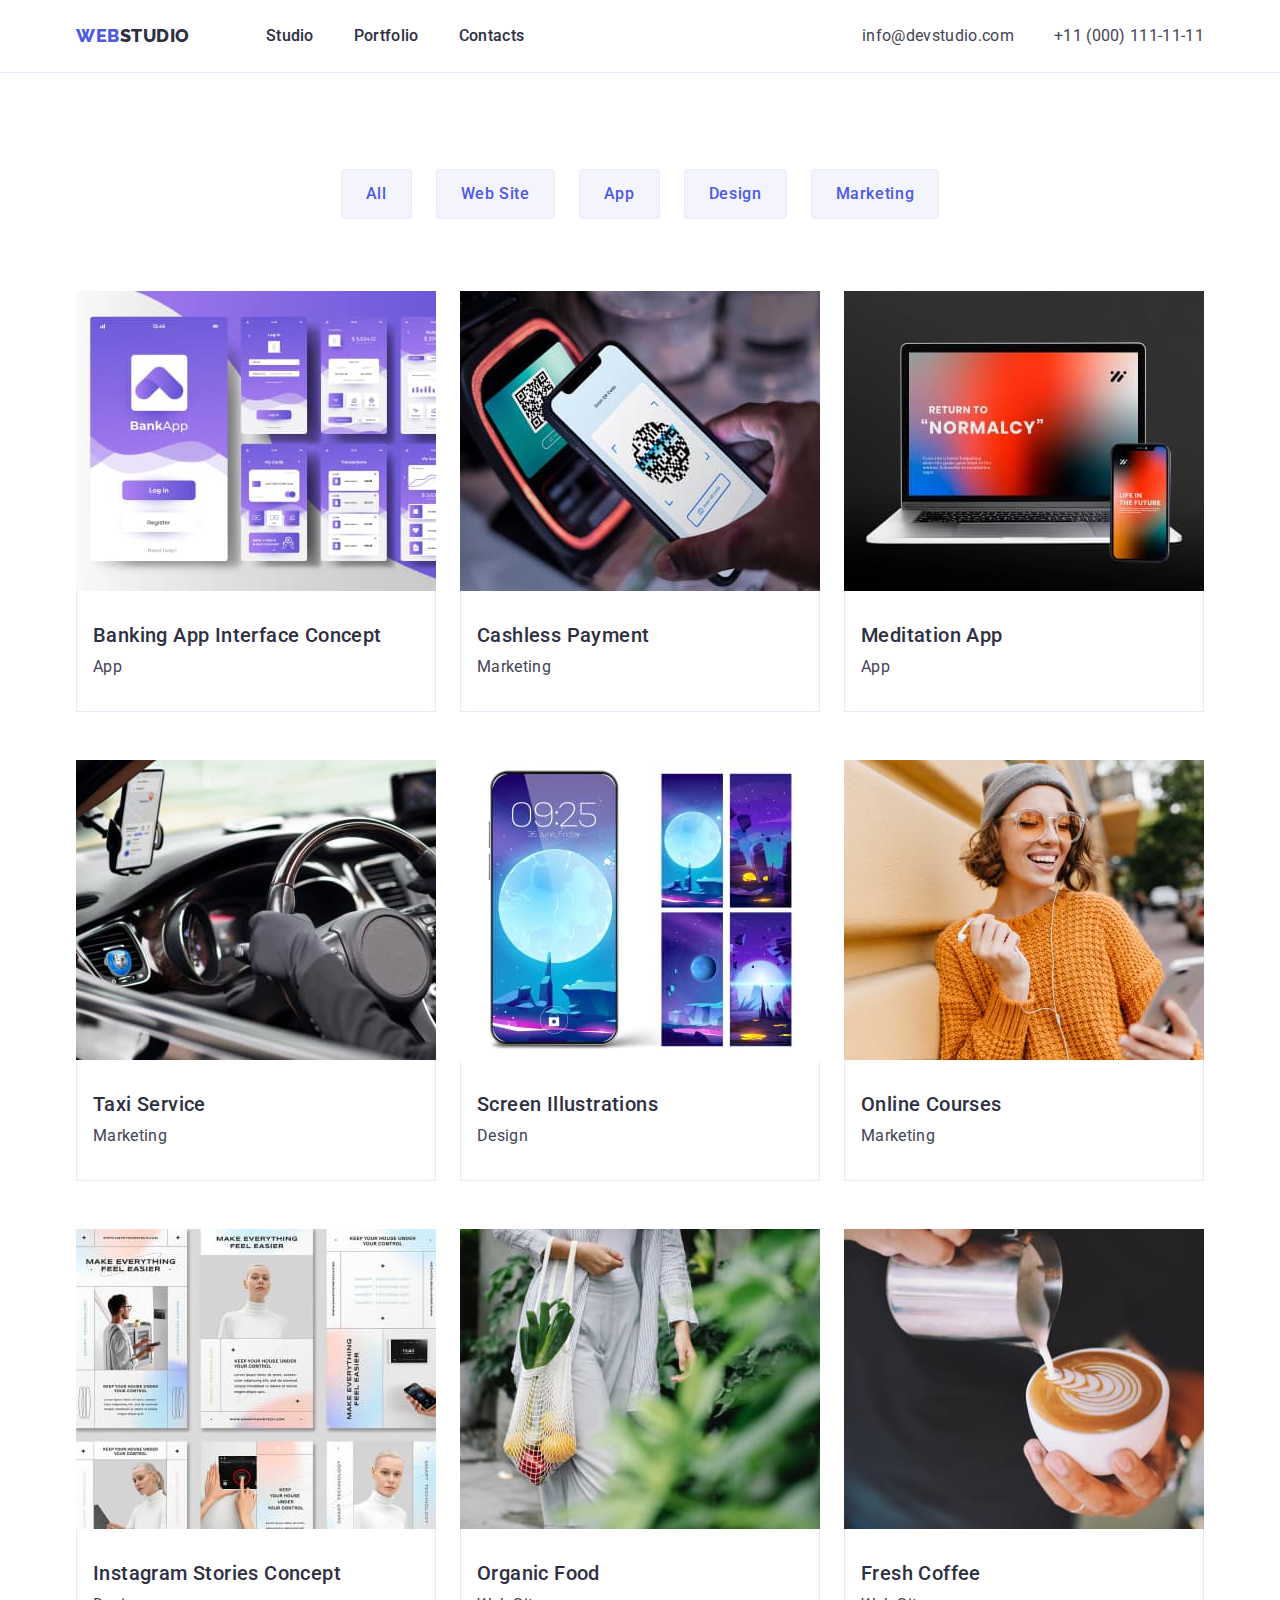
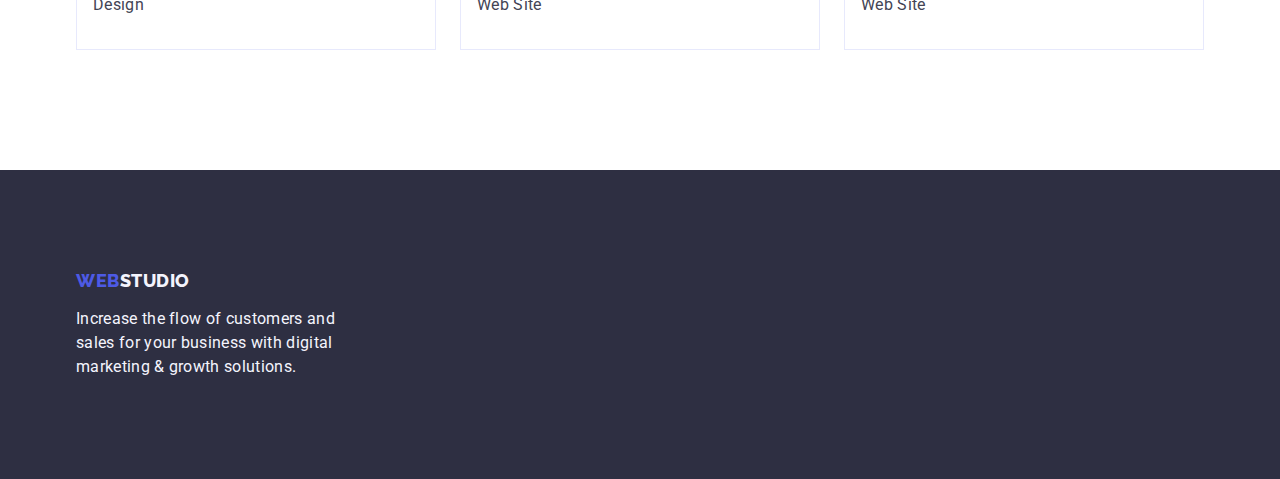
==== portfolio.html @ 590e2db1 "Initial commit" ====
<!DOCTYPE html>
<html lang="en">
  <head>
    <meta charset="UTF-8" />
    <meta http-equiv="X-UA-Compatible" content="IE=edge" />
    <meta name="viewport" content="width=device-width, initial-scale=1.0" />
    <title>WebStudio</title>

    <link rel="preconnect" href="https://fonts.googleapis.com" />
    <link rel="preconnect" href="https://fonts.gstatic.com" crossorigin />
    <link
      href="https://fonts.googleapis.com/css2?family=Raleway:wght@800&family=Roboto:wght@400;500;700;900&display=swap"
      rel="stylesheet"
    />

    <link
      rel="stylesheet"
      href="https://cdnjs.cloudflare.com/ajax/libs/modern-normalize/1.1.0/modern-normalize.min.css"
    />

    <link rel="stylesheet" href="./css/styles.css" />
  </head>
  <body>
    <header class="header-border">
      <div class="container header-container">
        <nav class="site-nav">
          <a href="./index.html" class="logo link"
            >Web<span class="logo-span header">Studio</span>
          </a>

          <ul class="nav-menu list">
            <li class="nav-menu-item">
              <a href="./index.html" class="nav-link link">Studio</a>
            </li>
            <li class="nav-menu-item">
              <a href="./portfolio.html" class="nav-link link">Portfolio</a>
            </li>
            <li class="nav-menu-item">
              <a href="" class="nav-link link">Contacts</a>
            </li>
          </ul>
        </nav>

        <address class="contacts">
          <ul class="contacts-list list">
            <li class="item">
              <a href="mailto:info@devstudio.com" class="link"
                >info@devstudio.com</a
              >
            </li>

            <li class="item">
              <a href="tel:+110001111111" class="link tel"
                >+11 (000) 111-11-11</a
              >
            </li>
          </ul>
        </address>
      </div>
    </header>

    <main>
      <!-- Our projects sections -->
      <section class="our-projects">
        <div class="container">
          <h1 class="visually-hidden">Our Projects</h1>

          <!-- Filter buttons -->
          <ul class="filter-list list">
            <li><button type="button" class="filter-list-btn">All</button></li>
            <li>
              <button type="button" class="filter-list-btn">Web Site</button>
            </li>
            <li><button type="button" class="filter-list-btn">App</button></li>
            <li>
              <button type="button" class="filter-list-btn">Design</button>
            </li>
            <li>
              <button type="button" class="filter-list-btn">Marketing</button>
            </li>
          </ul>

          <!-- Projects list -->
          <ul class="project-list list">
            <li class="project-item">
              <a href="" class="link">
                <img
                  src="./images/banking-app-interface.jpg"
                  alt="Banking App Interface"
                  width="360"
                  height="300"
                />
                <div class="project-list-card-wrapper">
                  <h2 class="title">Banking App Interface Concept</h2>
                  <p class="text">App</p>
                </div>
              </a>
            </li>

            <li class="project-item">
              <a href="" class="link">
                <img
                  src="./images/cashless-payment.jpg"
                  alt="Cashless Payment"
                  width="360"
                  height="300"
                />
                <div class="project-list-card-wrapper">
                  <h2 class="title">Cashless Payment</h2>
                  <p class="text">Marketing</p>
                </div>
              </a>
            </li>

            <li class="project-item">
              <a href="" class="link">
                <img
                  src="./images/meditation-app.jpg"
                  alt="Meditation App"
                  width="360"
                  height="300"
                />
                <div class="project-list-card-wrapper">
                  <h2 class="title">Meditation App</h2>
                  <p class="text">App</p>
                </div>
              </a>
            </li>

            <li class="project-item">
              <a href="" class="link">
                <img
                  src="./images/taxi-service.jpg"
                  alt="Taxi Service"
                  width="360"
                  height="300"
                />
                <div class="project-list-card-wrapper">
                  <h2 class="title">Taxi Service</h2>
                  <p class="text">Marketing</p>
                </div>
              </a>
            </li>

            <li class="project-item">
              <a href="" class="link">
                <img
                  src="./images/screen-illustrations.jpg"
                  alt="Screen Illustrations"
                  width="360"
                  height="300"
                />
                <div class="project-list-card-wrapper">
                  <h2 class="title">Screen Illustrations</h2>
                  <p class="text">Design</p>
                </div>
              </a>
            </li>

            <li class="project-item">
              <a href="" class="link">
                <img
                  src="./images/online-courses.jpg"
                  alt="Online Courses"
                  width="360"
                  height="300"
                />
                <div class="project-list-card-wrapper">
                  <h2 class="title">Online Courses</h2>
                  <p class="text">Marketing</p>
                </div>
              </a>
            </li>

            <li class="project-item">
              <a href="" class="link">
                <img
                  src="./images/instagram-stories-concept.jpg"
                  alt="Instagram Stories Concept"
                  width="360"
                  height="300"
                />
                <div class="project-list-card-wrapper">
                  <h2 class="title">Instagram Stories Concept</h2>
                  <p class="text">Design</p>
                </div>
              </a>
            </li>

            <li class="project-item">
              <a href="" class="link">
                <img
                  src="./images/organic-food.jpg"
                  alt="Organic Food"
                  width="360"
                  height="300"
                />
                <div class="project-list-card-wrapper">
                  <h2 class="title">Organic Food</h2>
                  <p class="text">Web Site</p>
                </div>
              </a>
            </li>

            <li class="project-item">
              <a href="" class="link">
                <img
                  src="./images/fresh-coffee.jpg"
                  alt="Fresh Coffee"
                  width="360"
                  height="300"
                />
                <div class="project-list-card-wrapper">
                  <h2 class="title">Fresh Coffee</h2>
                  <p class="text">Web Site</p>
                </div>
              </a>
            </li>
          </ul>
        </div>
      </section>
    </main>

    <footer class="footer">
      <div class="container footer-container">
        <a href="./index.html" class="logo link"
          >Web<span class="logo-span-footer">Studio</span>
        </a>
        <p class="text">
          Increase the flow of customers and sales for your business with
          digital marketing & growth solutions.
        </p>
      </div>
    </footer>
  </body>
</html>
---- css/styles.css ----
:root {
    --navy-blue: #2E2F42;
    --slate: #434455;
    --iris: #4D5AE5;
    --ocean: #404BBF;
    --white: #ffffff;
    --cloud: #F4F4FD;
    --cornflower: #E7E9FC;
}

body {
    font-family: 'Roboto', sans-serif;
    letter-spacing: 0.02em;

    color: var(--slate);
    background-color: var(--white);
}

h1,
h2,
h3,
h4,
p {
    margin-top: 0;
    margin-bottom: 0;
}

ul,
ol {
    margin-top: 0;
    margin-bottom: 0;
    padding-left: 0;
}

img {
    display: block;
    max-width: 100%;
    height: auto;
}

.list {
    list-style: none;
}

.link {
    text-decoration: none;
}

.section-title {
    font-weight: 700;
    font-size: 36px;
    line-height: 1.11;
    text-align: center;
    text-transform: capitalize;
    letter-spacing: 0.02em;

    color: var(--navy-blue);
}

.container {
    width: 1158px;
    margin-right: auto;
    margin-left: auto;
    padding-right: 15px;
    padding-left: 15px;
}

.visually-hidden {
    position: absolute;
    width: 1px;
    height: 1px;
    margin: -1px;
    border: 0;
    padding: 0;
    white-space: nowrap;
    clip-path: inset(100%);
    clip: rect(0 0 0 0);
    overflow: hidden;
}

/* -----Navigation----- */

        /* Logo */
.logo {
    font-family: 'Raleway', sans-serif;
    font-weight: 800;
    font-size: 18px;
    line-height: 1.17;
    letter-spacing: 0.03em;
    text-transform: uppercase;

    color: var(--iris);
}

.logo-span.header {
    color: var(--navy-blue)
}

.logo-span.footer {
    color: var(--cloud);
}

        /* Navigation Menu */
.nav-link {
    font-weight: 500;
    font-size: 16px;
    line-height: 1.5;
    text-decoration: none;

    display: block;
    padding-top: 24px;
    padding-bottom: 24px;

    color: var(--navy-blue);
}


.contacts {
    font-style: normal;
}

.contacts-list .link {
    font-weight: 400;
    font-size: 16px;
    line-height: 1.5; 
    text-decoration: none;

    color: var(--slate);
}

.nav-menu .link:hover,
.nav-menu .link:focus {
    color: var(--ocean);
}

.contacts-list .link:hover,
.contacts-list .link:focus {
    color: var(--ocean);
}

.header-container {
    display: flex;
    align-items: center;
    justify-content: space-between;
}

.site-nav {
    display: flex;
    align-items: center;
}

.site-nav .logo {
    display: block;
    margin-right: 76px;
    padding-top: 24px;
    padding-bottom: 24px;
}

.nav-menu {
    display: flex;
    align-items: center;
    gap: 40px;
}

.contacts-list {
    display: flex;
    gap: 40px;
}

.header-border {
    border-bottom: 1px solid var(--cornflower);
}


/* -----Hero section----- */

.hero {
    background-color: var(--navy-blue);

    padding-top: 188px;
    padding-bottom: 188px;
}

.hero-container {
    text-align: center;
}

.hero .hero-title {
    font-weight: 700;
    font-size: 56px;
    line-height: 1.07;
    letter-spacing: 0.02em;

    color: var(--white);

    max-width: 496px;
    margin-right: auto;
    margin-left: auto;
    margin-bottom: 48px;
}

.hero-btn {
    font-family: inherit;
    font-weight: 500;
    font-size: 16px;
    line-height: 1.5;
    letter-spacing: 0.04em;

    color: var(--white);
    background-color: var(--iris);
    cursor: pointer;

    display: block;
    min-width: 169px;
    padding: 16px 32px;
    border: none;
    border-radius: 4px;
    margin-right: auto;
    margin-left: auto;
}

.hero-btn:hover,
.hero-btn:focus {
    background-color: var(--ocean);
}

/* -----Company benefits section----- */

.benefits {
    padding-top: 120px;
    padding-bottom: 120px;
}

.benefits-list {
    display: flex;
    gap: 24px;
}

.benefits-list .title {
    font-weight: 500;
    font-size: 20px;
    line-height: 1.2;
    letter-spacing: 0.02em;

    color: var(--navy-blue);

    margin-bottom: 8px;
}

.benefits-list .text {
    font-weight: 400;
    font-size: 16px;
    line-height: 1.5;
}

.benefits-list .item {
    max-width: 264px;
}

/* -----What are we doing section----- */

.services {
    padding-bottom: 120px;
}

.services-container .section-title {
    margin-bottom: 72px;
}

.services-list {
    display: flex;
    gap: 24px;
}
/* -----Our team section----- */

.section.team {
    background-color: var(--cloud);

    padding-top: 120px;
    padding-bottom: 120px;
}

.team-list-container .section-title {
    margin-bottom: 72px;
}
.team-list {
    display: flex;
    gap: 24px;
    flex-wrap: wrap;
}

.team-list .item {
    background-color: var(--white);
    flex-basis: calc((100% - 72px) / 4);

    box-shadow: 0px 1px 6px rgba(46, 47, 66, 0.08), 0px 1px 1px rgba(46, 47, 66, 0.16), 0px 2px 1px rgba(46, 47, 66, 0.08);
    border-radius: 0px 0px 4px 4px;
}

.team-list .title {
    font-weight: 500;
    font-size: 20px;
    line-height: 1.2;
    letter-spacing: 0.02em;

    color: var(--navy-blue);

    margin-bottom: 8px;
}

.team-list .text {
    font-weight: 400;
    font-size: 16px;
    line-height: 1.5;
}

.team-list-wrapper {
    text-align: center;
    padding: 32px 16px;
}

/* -----Footer----- */

.footer {
    background-color: var(--navy-blue);

    padding-top: 100px;
    padding-bottom: 100px;
}

.footer-container .logo {
    display: inline-block;
    margin-bottom: 16px;
}

.logo-span-footer {
    color: var(--cloud);
}

.footer .text {
    font-weight: 400;
    font-size: 16px;
    line-height: 1.5;
    width: 264px;

    color: var(--cloud);
}



/* ========PORTFOLIO.HTML======== */

/* -----Filter buttons----- */

.filter-list-btn {
    font-family: inherit;
    font-weight: 500;
    font-size: 16px;
    line-height: 1.5;
    letter-spacing: 0.04em;

    color: var(--iris);
    background-color: var(--cloud);
    cursor: pointer;

    padding: 12px 24px;
    border: 1px solid var(--cornflower);
    border-radius: 4px;
}

.filter-list-btn:hover,
.filter-list-btn:focus {
    color: var(--white);
    background-color: var(--ocean);

    border: 1px solid transparent;
}

.filter-list {
    display: flex;
    justify-content: center;
    gap: 24px;
    margin-bottom: 72px;
}



/* -----Project list----- */

.our-projects {
    padding-top: 96px;
    padding-bottom: 120px;
}

.project-item .title {
    font-weight: 500;
    font-size: 20px;
    line-height: 1.2;
    letter-spacing: 0.02em;

    margin-bottom: 8px;
    
    color: var(--navy-blue);
}

.project-item .text {
    font-weight: 400;
    font-size: 16px;
    line-height: 1.5;

    color: var(--slate);
}

.project-list {
    display: flex;
    flex-wrap: wrap;
    column-gap: 24px;
    row-gap: 48px;
}

.project-item {
    width: calc((100% - 48px) / 3);
}

.project-list-card-wrapper {
    padding: 32px 16px;

    border: 1px solid var(--cornflower);
    border-top: none;
}
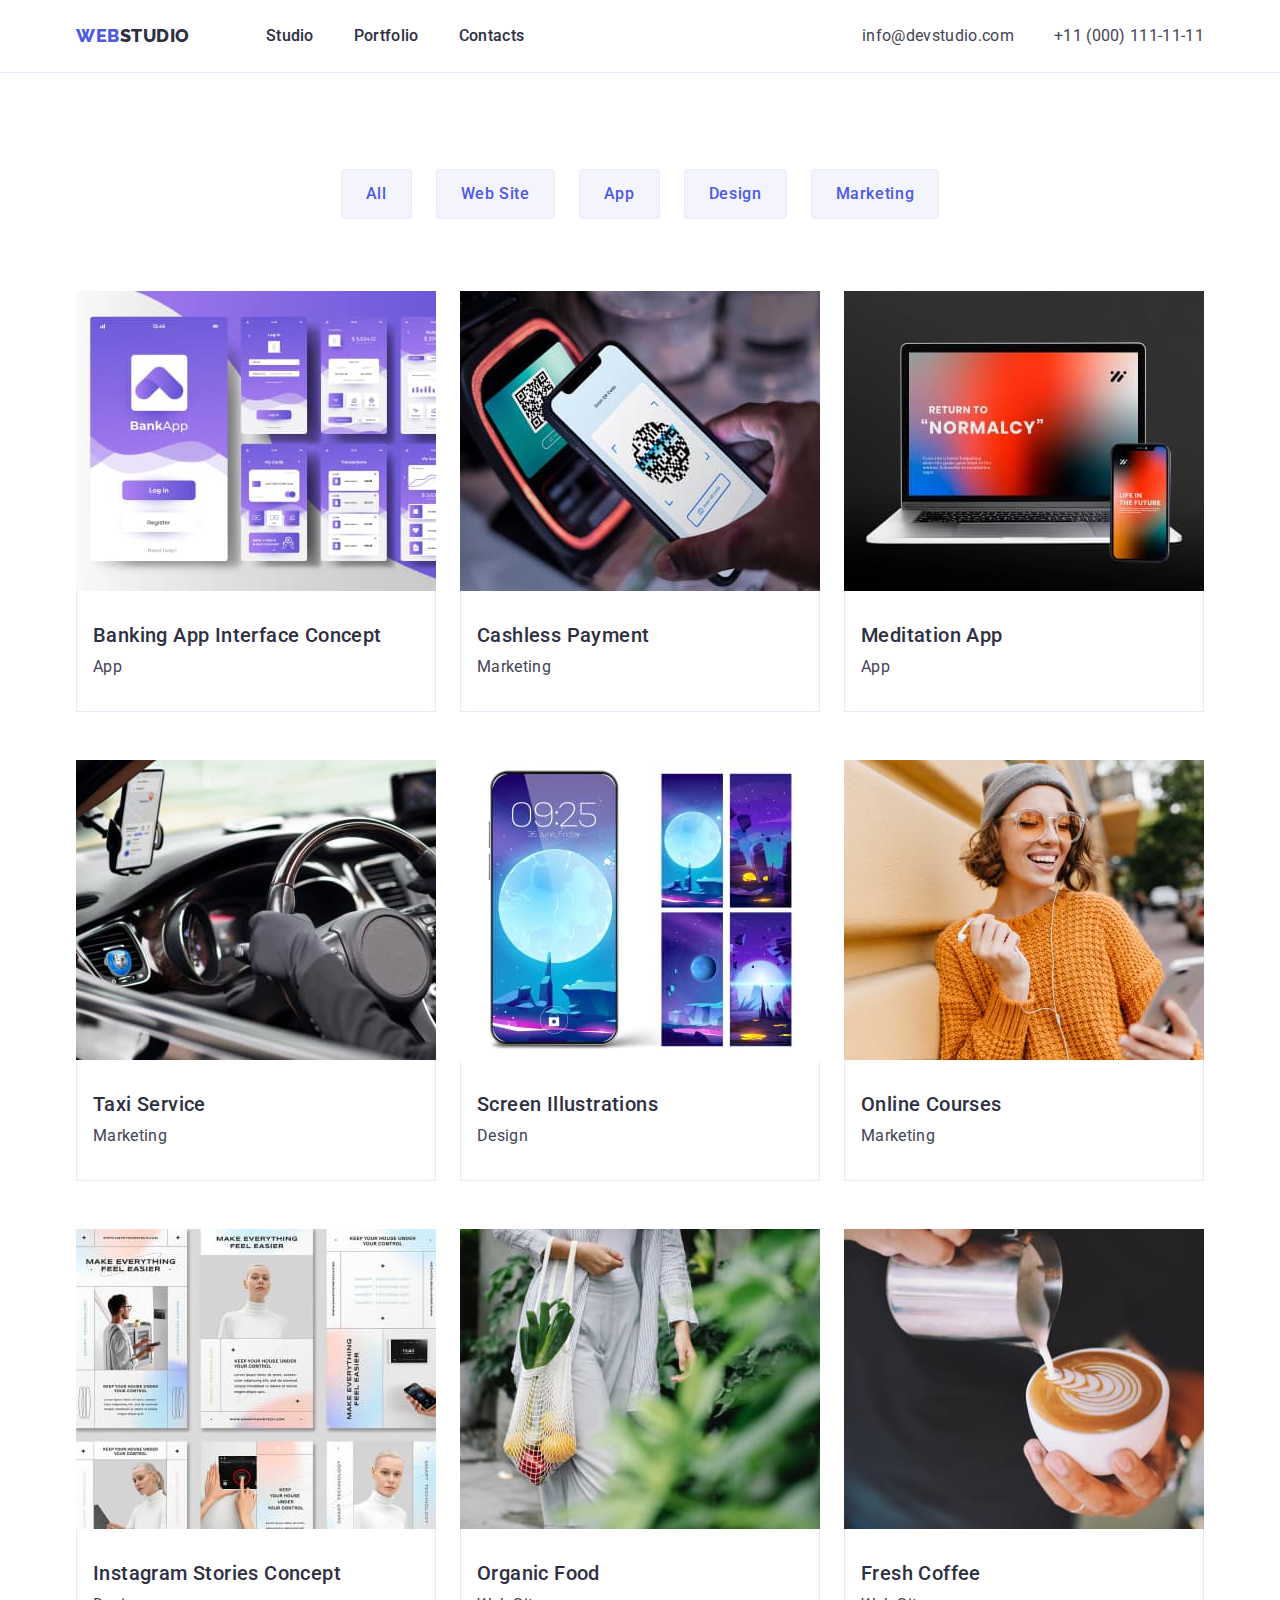
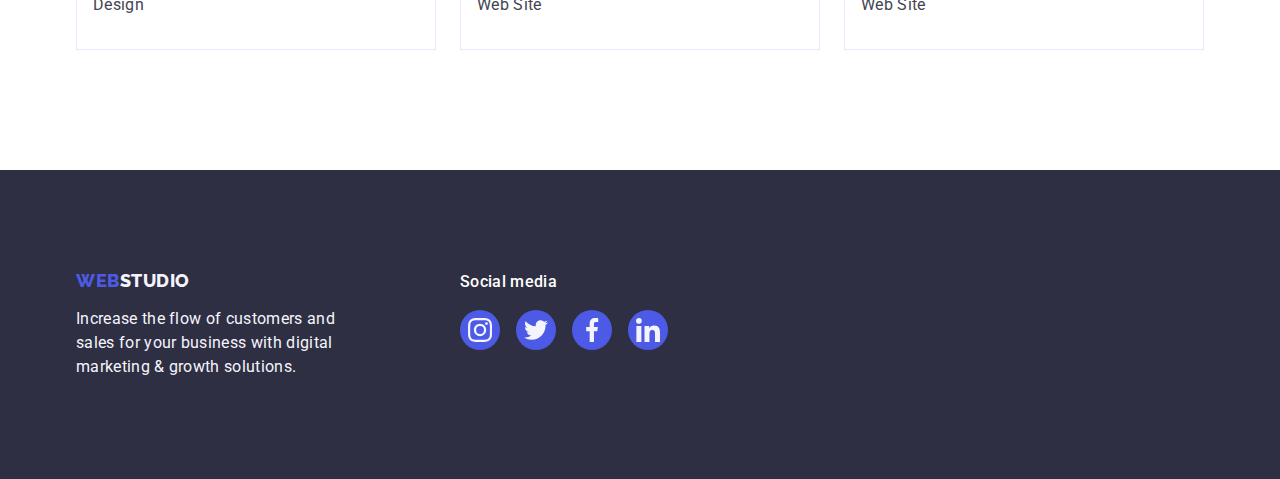
==== commit c78f03b8: "Add svg icon" ====
--- a/portfolio.html
+++ b/portfolio.html
@@ -223,13 +223,52 @@
 
     <footer class="footer">
       <div class="container footer-container">
-        <a href="./index.html" class="logo link"
-          >Web<span class="logo-span-footer">Studio</span>
-        </a>
-        <p class="text">
-          Increase the flow of customers and sales for your business with
-          digital marketing & growth solutions.
-        </p>
+        <div class="footer-container-logo">
+          <a href="./index.html" class="logo link"
+            >Web<span class="logo-span-footer">Studio</span>
+          </a>
+          <p class="text">
+            Increase the flow of customers and sales for your business with
+            digital marketing & growth solutions.
+          </p>
+        </div>
+
+        <div class="footer-container-social-media">
+          <p class="footer-social-media-text">Social media</p>
+          <ul class="footer-social-media-list list">
+            <li class="footer-socail-media-item">
+              <a class="footer-social-media-link" href="">
+                <svg class="footer-social-media-icon" width="24" height="24">
+                  <use href="./images/symbol-defs.svg#icon-instagram"></use>
+                </svg>
+              </a>
+            </li>
+
+            <li class="footer-socail-media-item">
+              <a class="footer-social-media-link" href="">
+                <svg class="footer-social-media-icon" width="24" height="24">
+                  <use href="./images/symbol-defs.svg#icon-twitter"></use>
+                </svg>
+              </a>
+            </li>
+
+            <li class="footer-socail-media-item">
+              <a class="footer-social-media-link" href="">
+                <svg class="footer-social-media-icon" width="24" height="24">
+                  <use href="./images/symbol-defs.svg#icon-facebook"></use>
+                </svg>
+              </a>
+            </li>
+
+            <li class="footer-socail-media-item">
+              <a class="footer-social-media-link" href="">
+                <svg class="footer-social-media-icon" width="24" height="24">
+                  <use href="./images/symbol-defs.svg#icon-linkedin"></use>
+                </svg>
+              </a>
+            </li>
+          </ul>
+        </div>
       </div>
     </footer>
   </body>
--- a/css/styles.css
+++ b/css/styles.css
@@ -1,11 +1,13 @@
 :root {
     --navy-blue: #2E2F42;
     --slate: #434455;
+    --light-slate: #8E8F99;
     --iris: #4D5AE5;
     --ocean: #404BBF;
     --white: #ffffff;
     --cloud: #F4F4FD;
     --cornflower: #E7E9FC;
+    --green: #31D0AA;
 }
 
 body {
@@ -175,6 +177,15 @@
 /* -----Hero section----- */
 
 .hero {
+    max-width: 1440px;
+    height: 600px;
+    background-image: 
+        linear-gradient(rgba(46, 47, 66, 0.7), rgba(46, 47, 66, 0.7)),
+        url(../images/hero-img.jpg);
+    background-repeat: no-repeat;
+    background-position: center;
+    margin-left: auto;
+    margin-right: auto;
     background-color: var(--navy-blue);
 
     padding-top: 188px;
@@ -257,6 +268,15 @@
     max-width: 264px;
 }
 
+.benefits-icon-wrapper {
+    max-width: 264px;
+    height: 112px;
+    border-radius: 4px;
+    padding: 24px 100px;
+    margin-bottom: 8px;
+    background-color: var(--cloud);  
+}
+
 /* -----What are we doing section----- */
 
 .services {
@@ -312,6 +332,8 @@
     font-weight: 400;
     font-size: 16px;
     line-height: 1.5;
+
+    margin-bottom: 8px;
 }
 
 .team-list-wrapper {
@@ -319,13 +341,95 @@
     padding: 32px 16px;
 }
 
+/* ---Social-icons */
+
+.social-list {
+    display: flex;
+    justify-content: center;
+    gap: 24px;
+}
+
+.social-list-item {
+    flex-basis: calc((100%  - 72px) / 4);
+}
+
+.social-list-link {
+    display: flex;
+    justify-content: center;
+    align-items: center;
+    width: 40px;
+    height: 40px;
+    background-color: var(--iris);
+    border-radius: 50%;
+}
+
+.social-list-link:hover,
+.social-list-link:focus {
+    background-color: var(--ocean);
+}
+
+/* -----Customers----- */
+
+.customers {
+    padding-top: 120px;
+    padding-bottom: 120px;
+
+}
+
+.customers .section-title {
+    margin-bottom: 72px;
+}
+
+.customers-list {
+    display: flex;
+    justify-content: center;
+    gap: 24px;
+}
+
+.customers-list-item {
+    flex-basis: calc((100% - 120px) / 6);
+}
+
+.customers-list-link {
+    display: flex;
+    justify-content: center;
+    align-items: center;
+    height: 88px;
+    border: 1px solid var(--light-slate);
+    border-radius: 4px;
+}
+
+.customers-icon {
+    fill: var(--light-slate);
+}
+
+.customers-list-link:hover,
+.customers-list-link:focus {
+    border-color: var(--ocean);
+}
+
+.customers-list-link:hover .customers-icon {
+    fill: var(--ocean);
+}
+
+
 /* -----Footer----- */
+
+/* footer left side */
 
 .footer {
     background-color: var(--navy-blue);
 
     padding-top: 100px;
     padding-bottom: 100px;
+}
+
+.footer-container {
+    display: flex;
+}
+
+.footer-container-logo {
+    margin-right: 120px;
 }
 
 .footer-container .logo {
@@ -344,6 +448,43 @@
     width: 264px;
 
     color: var(--cloud);
+}
+
+/* footer socail media */
+
+.footer-social-media-text {
+    font-weight: 500;
+    font-size: 16px;
+    line-height: 1.5;
+    letter-spacing: 0.02em;
+    color: var(--white);
+
+    margin-bottom: 16px;
+}
+
+.footer-social-media-list {
+    display: flex;
+    justify-content: center;
+    gap: 16px;
+}
+
+.footer-socail-media-item {
+    flex-basis: calc((100% - 48px) / 4);
+}
+
+.footer-social-media-link {
+    display: flex;
+    justify-content: center;
+    align-items: center;
+    width: 40px;
+    height: 40px;
+    background-color: var(--iris);
+    border-radius: 50px;
+}
+
+.footer-social-media-link:hover,
+.footer-social-media-link:focus {
+    background-color: var(--green);
 }
 
 
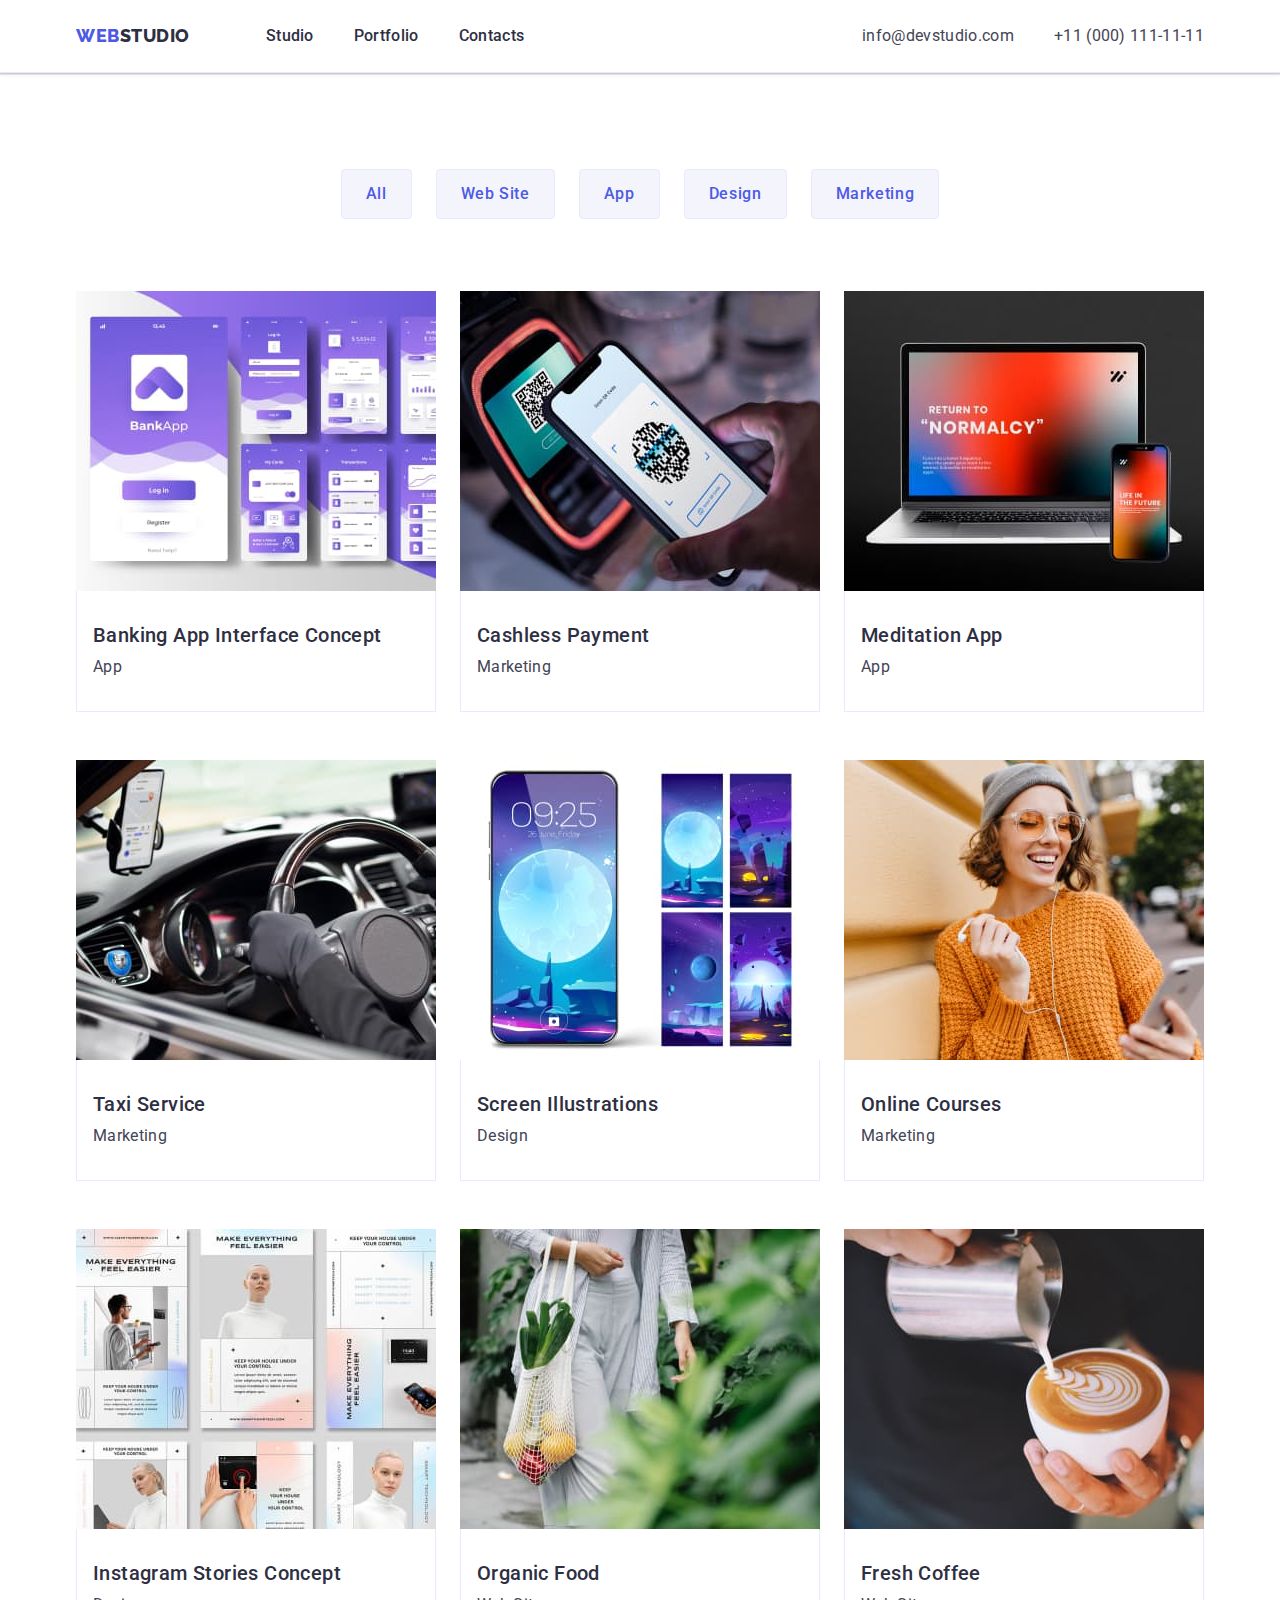
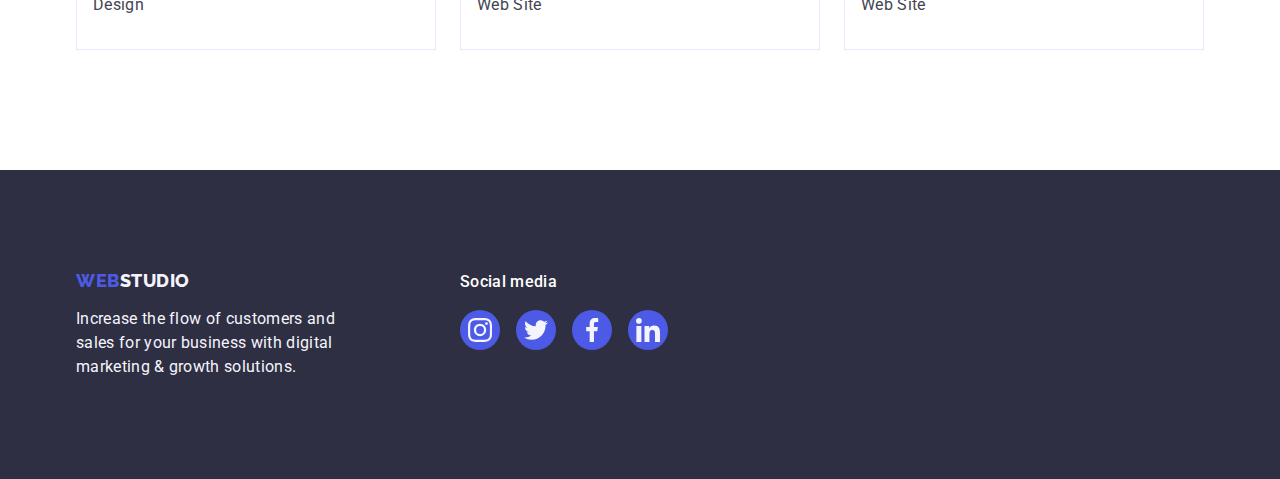
==== commit f943dda2: "Fix errors" ====
--- a/portfolio.html
+++ b/portfolio.html
@@ -239,31 +239,31 @@
             <li class="footer-socail-media-item">
               <a class="footer-social-media-link" href="">
                 <svg class="footer-social-media-icon" width="24" height="24">
-                  <use href="./images/symbol-defs.svg#icon-instagram"></use>
-                </svg>
-              </a>
-            </li>
-
-            <li class="footer-socail-media-item">
-              <a class="footer-social-media-link" href="">
-                <svg class="footer-social-media-icon" width="24" height="24">
-                  <use href="./images/symbol-defs.svg#icon-twitter"></use>
-                </svg>
-              </a>
-            </li>
-
-            <li class="footer-socail-media-item">
-              <a class="footer-social-media-link" href="">
-                <svg class="footer-social-media-icon" width="24" height="24">
-                  <use href="./images/symbol-defs.svg#icon-facebook"></use>
-                </svg>
-              </a>
-            </li>
-
-            <li class="footer-socail-media-item">
-              <a class="footer-social-media-link" href="">
-                <svg class="footer-social-media-icon" width="24" height="24">
-                  <use href="./images/symbol-defs.svg#icon-linkedin"></use>
+                  <use href="./images/icons.svg#icon-instagram"></use>
+                </svg>
+              </a>
+            </li>
+
+            <li class="footer-socail-media-item">
+              <a class="footer-social-media-link" href="">
+                <svg class="footer-social-media-icon" width="24" height="24">
+                  <use href="./images/icons.svg#icon-twitter"></use>
+                </svg>
+              </a>
+            </li>
+
+            <li class="footer-socail-media-item">
+              <a class="footer-social-media-link" href="">
+                <svg class="footer-social-media-icon" width="24" height="24">
+                  <use href="./images/icons.svg#icon-facebook"></use>
+                </svg>
+              </a>
+            </li>
+
+            <li class="footer-socail-media-item">
+              <a class="footer-social-media-link" href="">
+                <svg class="footer-social-media-icon" width="24" height="24">
+                  <use href="./images/icons.svg#icon-linkedin"></use>
                 </svg>
               </a>
             </li>
--- a/css/styles.css
+++ b/css/styles.css
@@ -171,6 +171,7 @@
 
 .header-border {
     border-bottom: 1px solid var(--cornflower);
+    box-shadow: 0px 2px 1px rgba(46, 47, 66, 0.08), 0px 1px 1px rgba(46, 47, 66, 0.16), 0px 1px 6px rgba(46, 47, 66, 0.08);
 }
 
 
@@ -184,6 +185,7 @@
         url(../images/hero-img.jpg);
     background-repeat: no-repeat;
     background-position: center;
+    background-size: cover;
     margin-left: auto;
     margin-right: auto;
     background-color: var(--navy-blue);
@@ -242,6 +244,12 @@
     padding-bottom: 120px;
 }
 
+.benefits-container {
+    display: flex;
+    justify-content: center;
+    align-items: center;
+}
+
 .benefits-list {
     display: flex;
     gap: 24px;
@@ -338,7 +346,7 @@
 
 .team-list-wrapper {
     text-align: center;
-    padding: 32px 16px;
+    padding: 32px 0px;
 }
 
 /* ---Social-icons */
@@ -350,10 +358,138 @@
 }
 
 .social-list-item {
-    flex-basis: calc((100%  - 72px) / 4);
+    width: 40px;
+    height: 40px;
 }
 
 .social-list-link {
+    display: flex;
+    justify-content: center;
+    align-items: center;
+    width: 100%;
+    height: 100%;
+    background-color: var(--iris);
+    border-radius: 50%;
+}
+
+.social-list-icon {
+    fill: var(--cloud);
+}
+
+.social-list-link:hover,
+.social-list-link:focus {
+    background-color: var(--ocean);
+}
+
+/* -----Customers----- */
+
+.customers {
+    padding-top: 120px;
+    padding-bottom: 120px;
+
+}
+
+.customers .section-title {
+    line-height: 1.1;
+    margin-bottom: 72px;
+}
+
+.customers-list {
+    display: flex;
+    justify-content: center;
+    gap: 24px;
+}
+
+.customers-list-item {
+    flex-basis: calc((100% - 120px) / 6);
+}
+
+.customers-list-link {
+    display: flex;
+    justify-content: center;
+    align-items: center;
+    height: 88px;
+    border: 1px solid var(--light-slate);
+    border-radius: 4px;
+    color: var(--light-slate);
+}
+
+.customers-icon {
+    fill: currentColor;
+}
+
+.customers-list-link:hover,
+.customers-list-link:focus {
+    border-color: var(--ocean);
+    color: var(--ocean);
+}
+
+.customers-list-link:hover .customers-icon {
+    fill: var(--ocean);
+}
+
+
+/* -----Footer----- */
+
+/* footer left side */
+
+.footer {
+    background-color: var(--navy-blue);
+
+    padding-top: 100px;
+    padding-bottom: 100px;
+}
+
+.footer-container {
+    display: flex;
+    align-items: baseline;
+}
+
+.footer-container-logo {
+    margin-right: 120px;
+}
+
+.footer-container .logo {
+    display: inline-block;
+    margin-bottom: 16px;
+}
+
+.logo-span-footer {
+    color: var(--cloud);
+}
+
+.footer .text {
+    font-weight: 400;
+    font-size: 16px;
+    line-height: 1.5;
+    width: 264px;
+
+    color: var(--cloud);
+}
+
+/* footer socail media */
+
+.footer-social-media-text {
+    font-weight: 500;
+    font-size: 16px;
+    line-height: 1.5;
+    letter-spacing: 0.02em;
+    color: var(--white);
+
+    margin-bottom: 16px;
+}
+
+.footer-social-media-list {
+    display: flex;
+    justify-content: center;
+    gap: 16px;
+}
+
+.footer-socail-media-item {
+    flex-basis: calc((100% - 48px) / 4);
+}
+
+.footer-social-media-link {
     display: flex;
     justify-content: center;
     align-items: center;
@@ -363,123 +499,8 @@
     border-radius: 50%;
 }
 
-.social-list-link:hover,
-.social-list-link:focus {
-    background-color: var(--ocean);
-}
-
-/* -----Customers----- */
-
-.customers {
-    padding-top: 120px;
-    padding-bottom: 120px;
-
-}
-
-.customers .section-title {
-    margin-bottom: 72px;
-}
-
-.customers-list {
-    display: flex;
-    justify-content: center;
-    gap: 24px;
-}
-
-.customers-list-item {
-    flex-basis: calc((100% - 120px) / 6);
-}
-
-.customers-list-link {
-    display: flex;
-    justify-content: center;
-    align-items: center;
-    height: 88px;
-    border: 1px solid var(--light-slate);
-    border-radius: 4px;
-}
-
-.customers-icon {
-    fill: var(--light-slate);
-}
-
-.customers-list-link:hover,
-.customers-list-link:focus {
-    border-color: var(--ocean);
-}
-
-.customers-list-link:hover .customers-icon {
-    fill: var(--ocean);
-}
-
-
-/* -----Footer----- */
-
-/* footer left side */
-
-.footer {
-    background-color: var(--navy-blue);
-
-    padding-top: 100px;
-    padding-bottom: 100px;
-}
-
-.footer-container {
-    display: flex;
-}
-
-.footer-container-logo {
-    margin-right: 120px;
-}
-
-.footer-container .logo {
-    display: inline-block;
-    margin-bottom: 16px;
-}
-
-.logo-span-footer {
-    color: var(--cloud);
-}
-
-.footer .text {
-    font-weight: 400;
-    font-size: 16px;
-    line-height: 1.5;
-    width: 264px;
-
-    color: var(--cloud);
-}
-
-/* footer socail media */
-
-.footer-social-media-text {
-    font-weight: 500;
-    font-size: 16px;
-    line-height: 1.5;
-    letter-spacing: 0.02em;
-    color: var(--white);
-
-    margin-bottom: 16px;
-}
-
-.footer-social-media-list {
-    display: flex;
-    justify-content: center;
-    gap: 16px;
-}
-
-.footer-socail-media-item {
-    flex-basis: calc((100% - 48px) / 4);
-}
-
-.footer-social-media-link {
-    display: flex;
-    justify-content: center;
-    align-items: center;
-    width: 40px;
-    height: 40px;
-    background-color: var(--iris);
-    border-radius: 50px;
+.footer-social-media-icon {
+    fill: var(--cloud);
 }
 
 .footer-social-media-link:hover,
@@ -513,6 +534,7 @@
 .filter-list-btn:focus {
     color: var(--white);
     background-color: var(--ocean);
+    box-shadow: 0px 3px 1px rgba(0, 0, 0, 0.1), 0px 2px 1px rgba(0, 0, 0, 0.08), 0px 2px 2px rgba(0, 0, 0, 0.12);
 
     border: 1px solid transparent;
 }
@@ -570,11 +592,24 @@
     border-top: none;
 }
 
-
-
-
-
-
-
-
-
+.project-item .link {
+    display: block;
+}
+
+.project-item:hover .link,
+.project-item:focus .link {
+   box-shadow:  0px 1px 6px rgba(46, 47, 66, 0.08),
+                0px 1px 1px rgba(46, 47, 66, 0.16),
+                0px 2px 1px rgba(46, 47, 66, 0.08);
+}
+
+
+
+
+
+
+
+
+
+
+
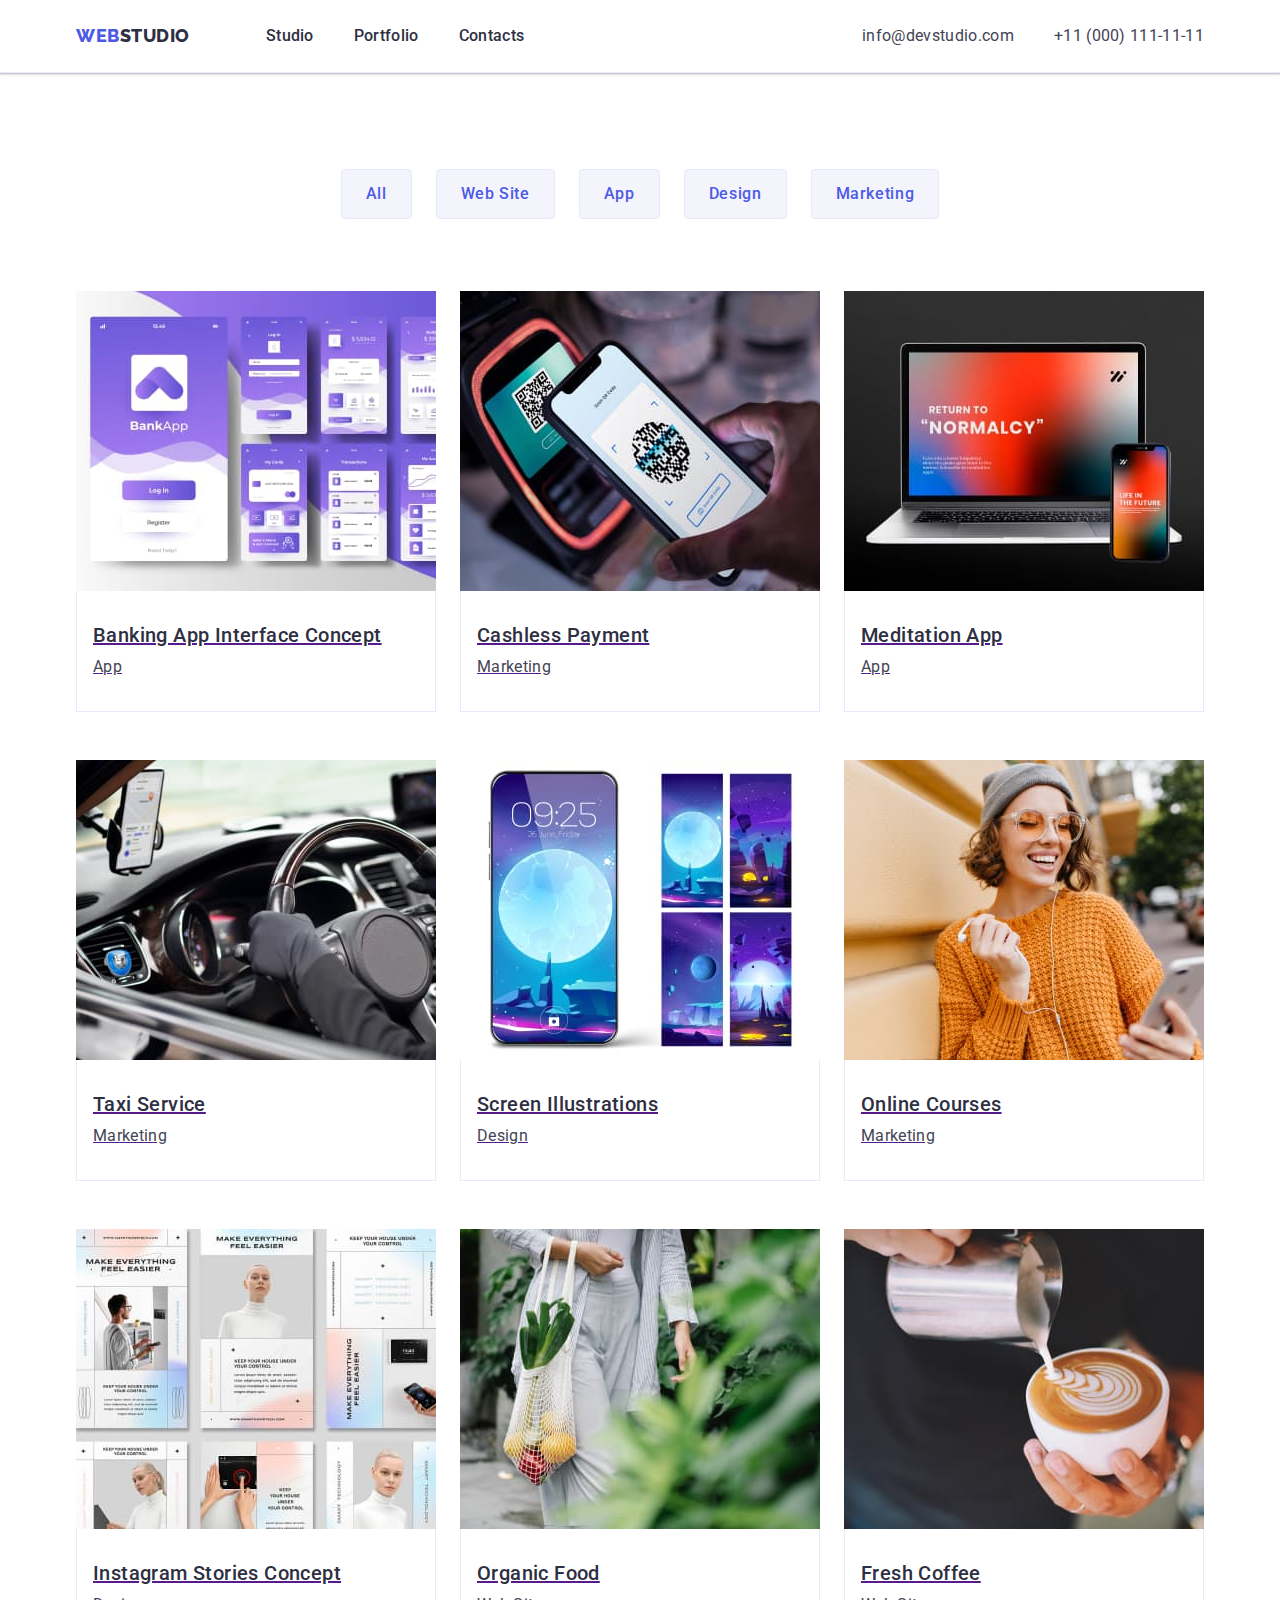
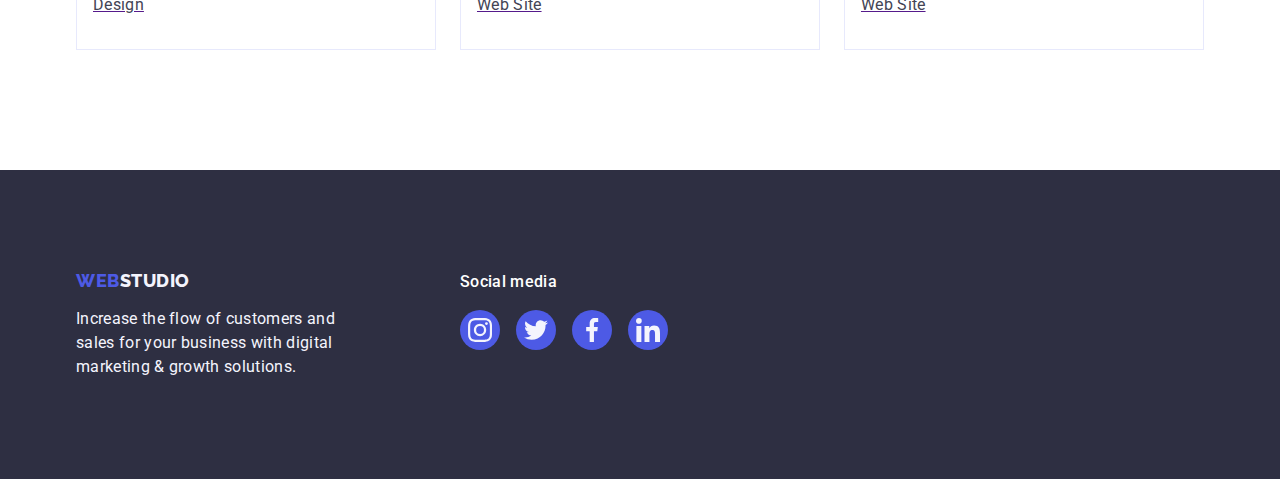
==== commit 47c4702b: "Fix erros" ====
--- a/portfolio.html
+++ b/portfolio.html
@@ -83,7 +83,7 @@
           <!-- Projects list -->
           <ul class="project-list list">
             <li class="project-item">
-              <a href="" class="link">
+              <a href="" class="project-list-link">
                 <img
                   src="./images/banking-app-interface.jpg"
                   alt="Banking App Interface"
@@ -98,7 +98,7 @@
             </li>
 
             <li class="project-item">
-              <a href="" class="link">
+              <a href="" class="project-list-link">
                 <img
                   src="./images/cashless-payment.jpg"
                   alt="Cashless Payment"
@@ -113,7 +113,7 @@
             </li>
 
             <li class="project-item">
-              <a href="" class="link">
+              <a href="" class="project-list-link">
                 <img
                   src="./images/meditation-app.jpg"
                   alt="Meditation App"
@@ -128,7 +128,7 @@
             </li>
 
             <li class="project-item">
-              <a href="" class="link">
+              <a href="" class="project-list-link">
                 <img
                   src="./images/taxi-service.jpg"
                   alt="Taxi Service"
@@ -143,7 +143,7 @@
             </li>
 
             <li class="project-item">
-              <a href="" class="link">
+              <a href="" class="project-list-link">
                 <img
                   src="./images/screen-illustrations.jpg"
                   alt="Screen Illustrations"
@@ -158,7 +158,7 @@
             </li>
 
             <li class="project-item">
-              <a href="" class="link">
+              <a href="" class="project-list-link">
                 <img
                   src="./images/online-courses.jpg"
                   alt="Online Courses"
@@ -173,7 +173,7 @@
             </li>
 
             <li class="project-item">
-              <a href="" class="link">
+              <a href="" class="project-list-link">
                 <img
                   src="./images/instagram-stories-concept.jpg"
                   alt="Instagram Stories Concept"
@@ -188,7 +188,7 @@
             </li>
 
             <li class="project-item">
-              <a href="" class="link">
+              <a href="" class="project-list-link">
                 <img
                   src="./images/organic-food.jpg"
                   alt="Organic Food"
@@ -203,7 +203,7 @@
             </li>
 
             <li class="project-item">
-              <a href="" class="link">
+              <a href="" class="project-list-link">
                 <img
                   src="./images/fresh-coffee.jpg"
                   alt="Fresh Coffee"
--- a/css/styles.css
+++ b/css/styles.css
@@ -244,14 +244,10 @@
     padding-bottom: 120px;
 }
 
-.benefits-container {
+.benefits-list {
     display: flex;
     justify-content: center;
     align-items: center;
-}
-
-.benefits-list {
-    display: flex;
     gap: 24px;
 }
 
@@ -592,12 +588,12 @@
     border-top: none;
 }
 
-.project-item .link {
+.project-list-link {
     display: block;
 }
 
-.project-item:hover .link,
-.project-item:focus .link {
+.project-list-link:hover,
+.project-list-link:focus {
    box-shadow:  0px 1px 6px rgba(46, 47, 66, 0.08),
                 0px 1px 1px rgba(46, 47, 66, 0.16),
                 0px 2px 1px rgba(46, 47, 66, 0.08);
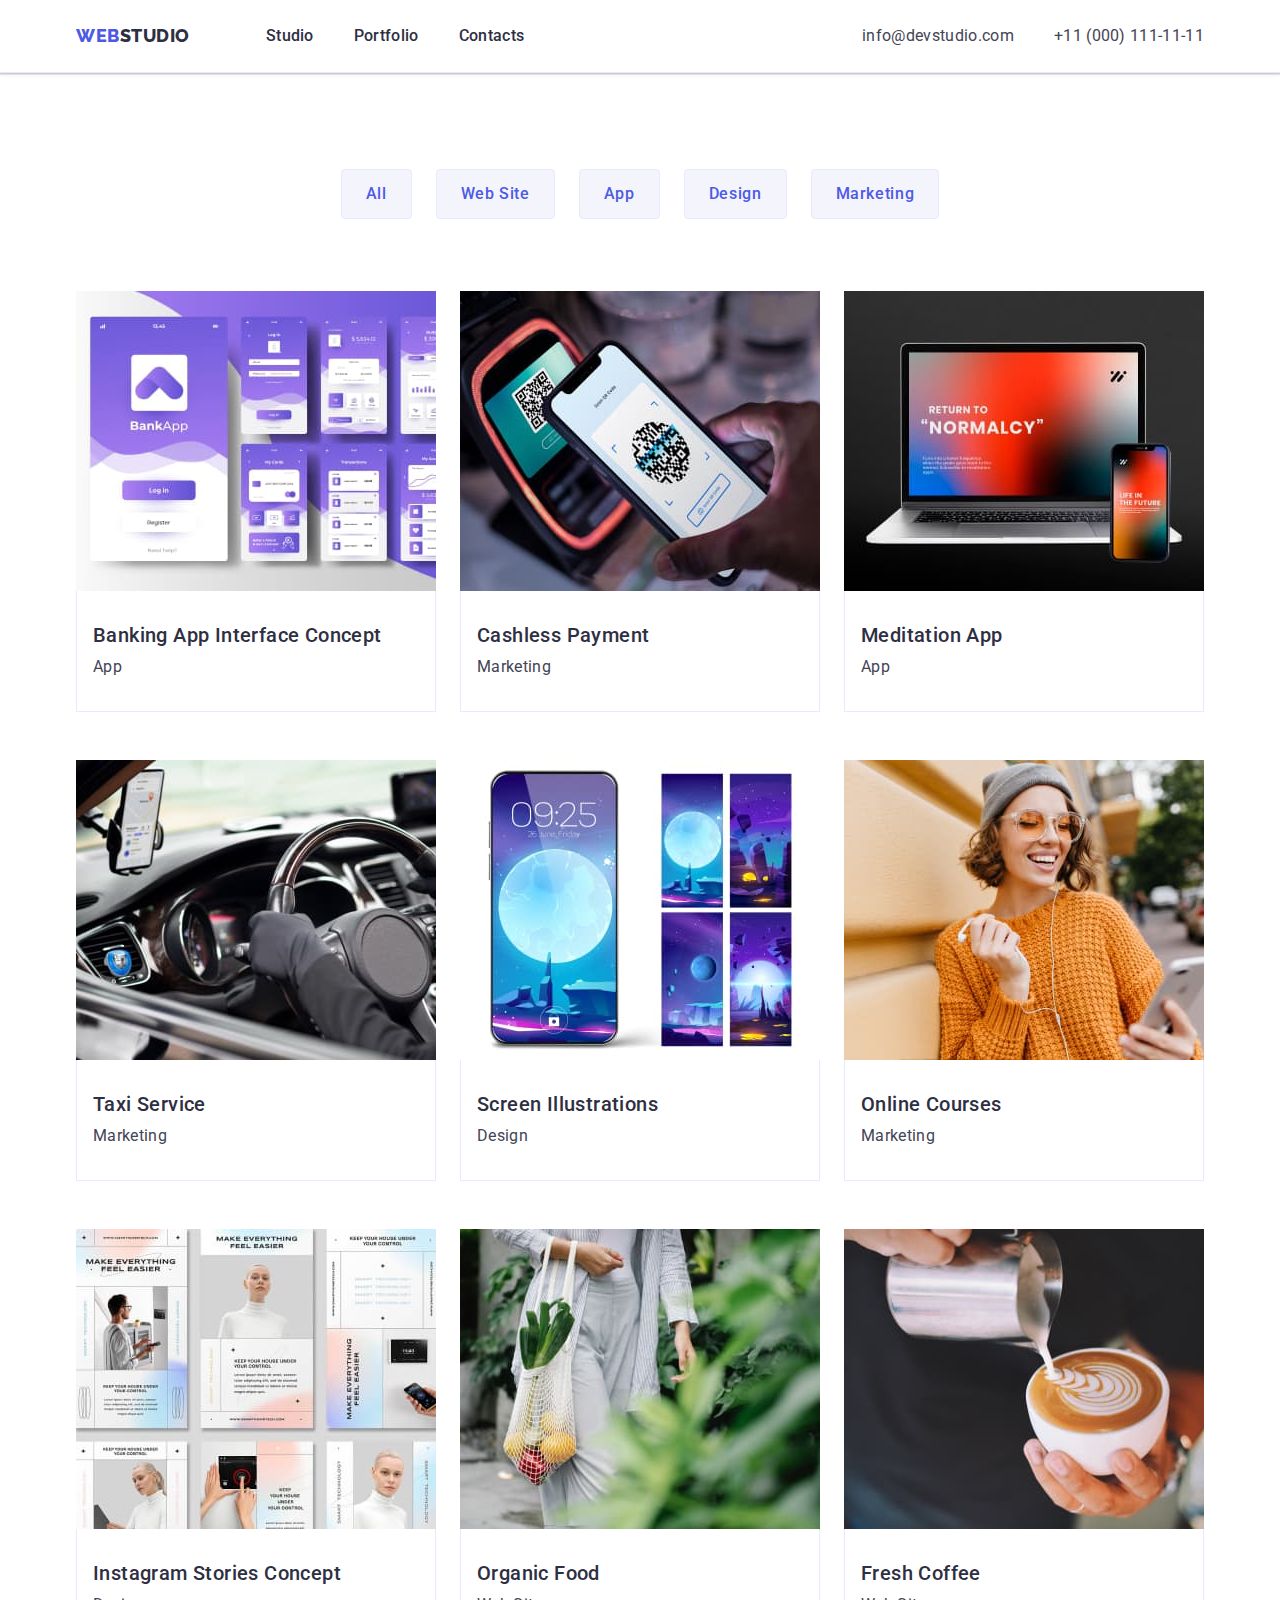
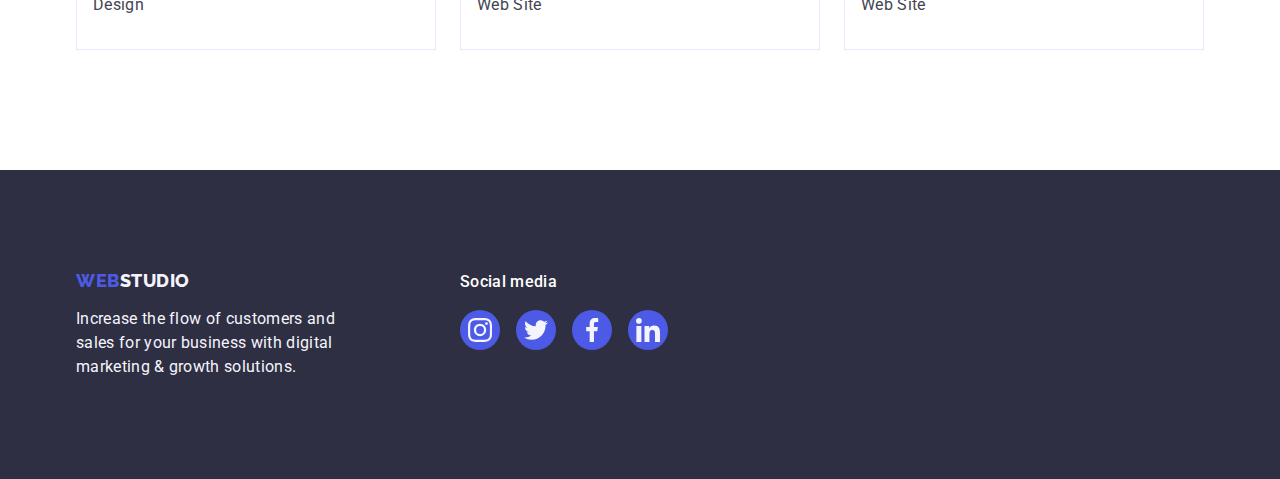
==== commit 70114afd: "Fix error" ====
--- a/portfolio.html
+++ b/portfolio.html
@@ -83,7 +83,7 @@
           <!-- Projects list -->
           <ul class="project-list list">
             <li class="project-item">
-              <a href="" class="project-list-link">
+              <a href="" class="project-list-link link">
                 <img
                   src="./images/banking-app-interface.jpg"
                   alt="Banking App Interface"
@@ -98,7 +98,7 @@
             </li>
 
             <li class="project-item">
-              <a href="" class="project-list-link">
+              <a href="" class="project-list-link link">
                 <img
                   src="./images/cashless-payment.jpg"
                   alt="Cashless Payment"
@@ -113,7 +113,7 @@
             </li>
 
             <li class="project-item">
-              <a href="" class="project-list-link">
+              <a href="" class="project-list-link link">
                 <img
                   src="./images/meditation-app.jpg"
                   alt="Meditation App"
@@ -128,7 +128,7 @@
             </li>
 
             <li class="project-item">
-              <a href="" class="project-list-link">
+              <a href="" class="project-list-link link">
                 <img
                   src="./images/taxi-service.jpg"
                   alt="Taxi Service"
@@ -143,7 +143,7 @@
             </li>
 
             <li class="project-item">
-              <a href="" class="project-list-link">
+              <a href="" class="project-list-link link">
                 <img
                   src="./images/screen-illustrations.jpg"
                   alt="Screen Illustrations"
@@ -158,7 +158,7 @@
             </li>
 
             <li class="project-item">
-              <a href="" class="project-list-link">
+              <a href="" class="project-list-link link">
                 <img
                   src="./images/online-courses.jpg"
                   alt="Online Courses"
@@ -173,7 +173,7 @@
             </li>
 
             <li class="project-item">
-              <a href="" class="project-list-link">
+              <a href="" class="project-list-link link">
                 <img
                   src="./images/instagram-stories-concept.jpg"
                   alt="Instagram Stories Concept"
@@ -188,7 +188,7 @@
             </li>
 
             <li class="project-item">
-              <a href="" class="project-list-link">
+              <a href="" class="project-list-link link">
                 <img
                   src="./images/organic-food.jpg"
                   alt="Organic Food"
@@ -203,7 +203,7 @@
             </li>
 
             <li class="project-item">
-              <a href="" class="project-list-link">
+              <a href="" class="project-list-link link">
                 <img
                   src="./images/fresh-coffee.jpg"
                   alt="Fresh Coffee"
--- a/css/styles.css
+++ b/css/styles.css
@@ -273,6 +273,9 @@
 }
 
 .benefits-icon-wrapper {
+    display: flex;
+    justify-content: center;
+    align-items: center;
     max-width: 264px;
     height: 112px;
     border-radius: 4px;
